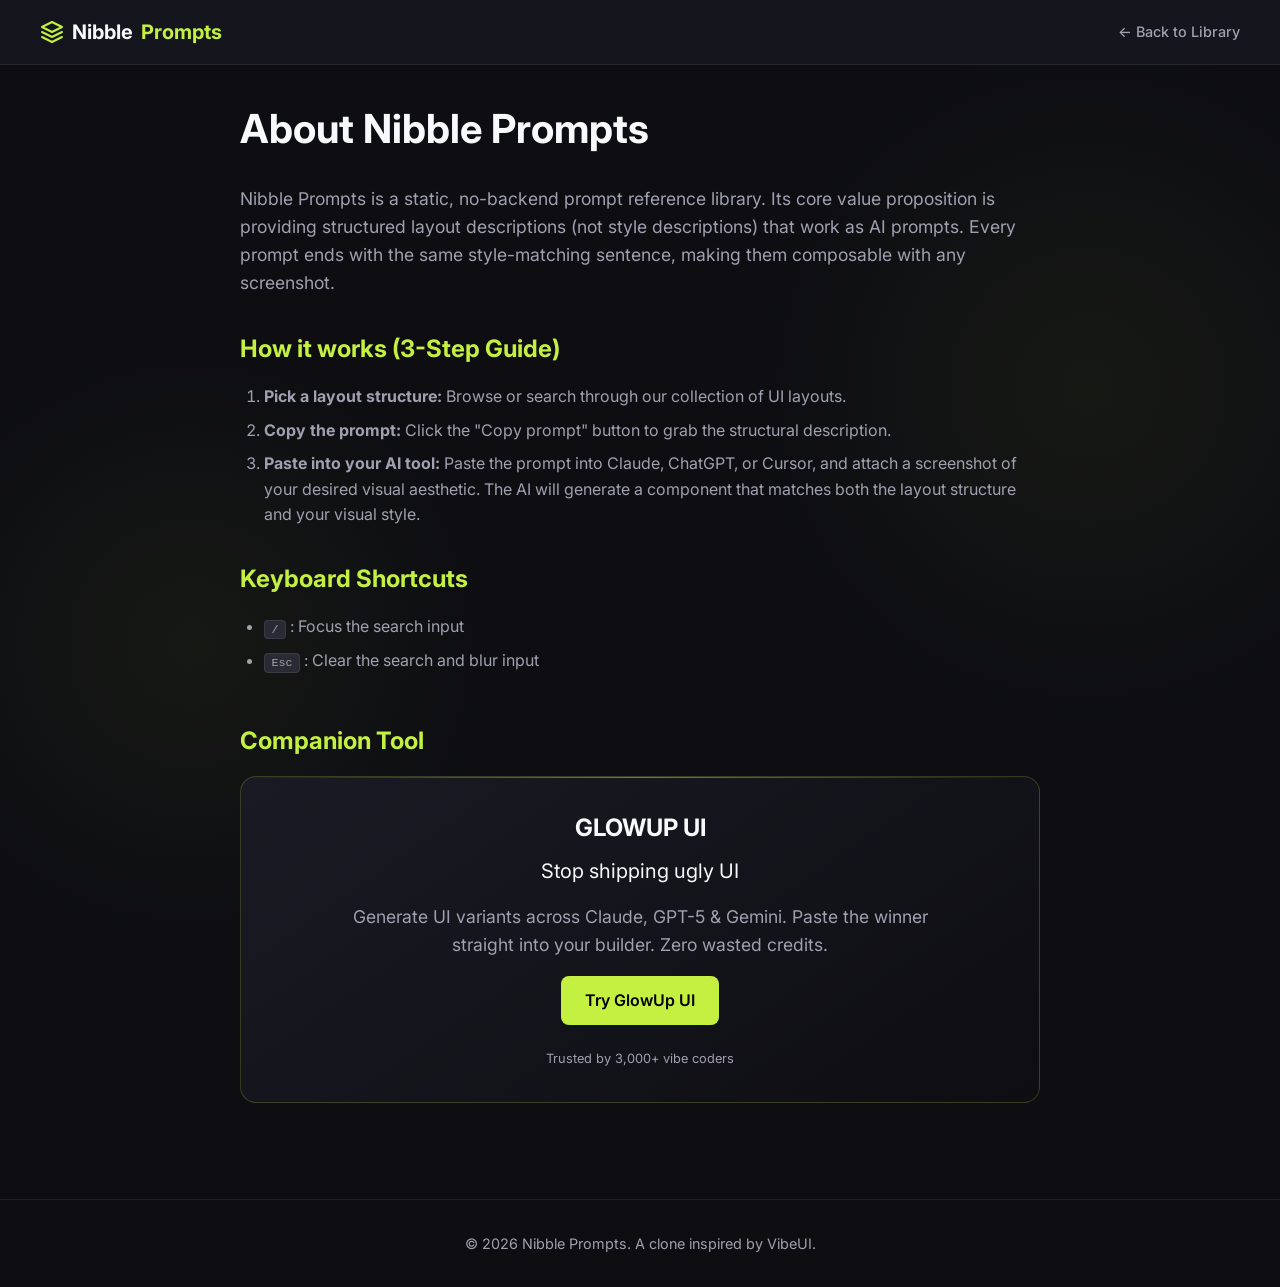
==== about.html @ 092c25c3 "Initial commit of Nibble Prompts static site" ====
<!DOCTYPE html>
<html lang="en">
<head>
    <meta charset="UTF-8">
    <meta name="viewport" content="width=device-width, initial-scale=1.0">
    <title>About Nibble Prompts</title>
    <meta name="description" content="Learn how to use Nibble Prompts with any AI tool. 3-step guide + keyboard shortcuts.">
    <link rel="stylesheet" href="style.css">
</head>
<body>
    <header>
        <div class="header-container">
            <a href="index.html" class="logo">
                <svg width="24" height="24" viewBox="0 0 24 24" fill="none" xmlns="http://www.w3.org/2000/svg">
                    <path d="M12 2L2 7L12 12L22 7L12 2Z" stroke="var(--accent-color)" stroke-width="2" stroke-linecap="round" stroke-linejoin="round"/>
                    <path d="M2 17L12 22L22 17" stroke="var(--accent-color)" stroke-width="2" stroke-linecap="round" stroke-linejoin="round"/>
                    <path d="M2 12L12 17L22 12" stroke="var(--accent-color)" stroke-width="2" stroke-linecap="round" stroke-linejoin="round"/>
                </svg>
                Nibble <span>Prompts</span>
            </a>
            
            <nav class="nav-links" style="margin-left: auto;">
                <a href="index.html">← Back to Library</a>
            </nav>
        </div>
    </header>

    <main>
        <section class="about-content">
            <h1>About Nibble Prompts</h1>
            <p>Nibble Prompts is a static, no-backend prompt reference library. Its core value proposition is providing structured layout descriptions (not style descriptions) that work as AI prompts. Every prompt ends with the same style-matching sentence, making them composable with any screenshot.</p>
            
            <h2>How it works (3-Step Guide)</h2>
            <ol>
                <li><strong>Pick a layout structure:</strong> Browse or search through our collection of UI layouts.</li>
                <li><strong>Copy the prompt:</strong> Click the "Copy prompt" button to grab the structural description.</li>
                <li><strong>Paste into your AI tool:</strong> Paste the prompt into Claude, ChatGPT, or Cursor, and attach a screenshot of your desired visual aesthetic. The AI will generate a component that matches both the layout structure and your visual style.</li>
            </ol>

            <h2>Keyboard Shortcuts</h2>
            <ul>
                <li><span class="kbd">/</span> : Focus the search input</li>
                <li><span class="kbd">Esc</span> : Clear the search and blur input</li>
            </ul>

            <h2 style="margin-top: 3rem;">Companion Tool</h2>
            <section class="ad-banner" style="margin-bottom: 0;">
                <div class="ad-logo">GLOWUP UI</div>
                <div class="ad-tagline">Stop shipping ugly UI</div>
                <p class="ad-desc">Generate UI variants across Claude, GPT-5 & Gemini. Paste the winner straight into your builder. Zero wasted credits.</p>
                <a href="https://glowupui.io" target="_blank" class="btn-try-glowup">Try GlowUp UI</a>
                <div class="trust-signal">Trusted by 3,000+ vibe coders</div>
            </section>
        </section>
    </main>

    <footer>
        <p>&copy; 2026 Nibble Prompts. A clone inspired by VibeUI.</p>
    </footer>
</body>
</html>
---- style.css ----
@import url('https://fonts.googleapis.com/css2?family=Inter:wght@300;400;500;600;700&display=swap');

:root {
  --bg-color: #0d0d12;
  --bg-secondary: #1a1a24;
  --bg-tertiary: #2a2a35;
  --text-primary: #f8f9fa;
  --text-secondary: #a0a0b0;
  --accent-color: #c4f042;
  --accent-hover: #b0d83b;
  --border-color: rgba(255, 255, 255, 0.08);
  --glass-bg: rgba(26, 26, 36, 0.7);
}

* {
  box-sizing: border-box;
  margin: 0;
  padding: 0;
}

body {
  font-family: 'Inter', sans-serif;
  background-color: var(--bg-color);
  color: var(--text-primary);
  line-height: 1.6;
  overflow-x: hidden;
  background-image: 
    radial-gradient(circle at 15% 50%, rgba(196, 240, 66, 0.05), transparent 25%),
    radial-gradient(circle at 85% 30%, rgba(196, 240, 66, 0.05), transparent 25%);
}

/* Header */
header {
  position: sticky;
  top: 0;
  z-index: 100;
  background: var(--glass-bg);
  backdrop-filter: blur(12px);
  -webkit-backdrop-filter: blur(12px);
  border-bottom: 1px solid var(--border-color);
  padding: 1rem 2rem;
}

.header-container {
  max-width: 1200px;
  margin: 0 auto;
  display: flex;
  justify-content: space-between;
  align-items: center;
  flex-wrap: wrap;
  gap: 1rem;
}

.logo {
  font-size: 1.25rem;
  font-weight: 700;
  color: var(--text-primary);
  text-decoration: none;
  display: flex;
  align-items: center;
  gap: 0.5rem;
}

.logo span {
  color: var(--accent-color);
}

.nav-links a {
  color: var(--text-secondary);
  text-decoration: none;
  font-weight: 500;
  font-size: 0.9rem;
  transition: color 0.2s ease;
}

.nav-links a:hover {
  color: var(--text-primary);
}

/* Category Tabs */
.category-tabs {
  display: flex;
  gap: 0.5rem;
  overflow-x: auto;
  padding-bottom: 0.5rem;
  scrollbar-width: none; /* Firefox */
  width: 100%;
}

.category-tabs::-webkit-scrollbar {
  display: none; /* Chrome, Safari */
}

.tab-btn {
  background: var(--bg-secondary);
  color: var(--text-secondary);
  border: 1px solid var(--border-color);
  padding: 0.5rem 1rem;
  border-radius: 9999px;
  font-family: inherit;
  font-size: 0.85rem;
  font-weight: 500;
  cursor: pointer;
  white-space: nowrap;
  transition: all 0.3s ease;
}

.tab-btn:hover {
  background: var(--bg-tertiary);
  color: var(--text-primary);
  transform: translateY(-1px);
}

.tab-btn.active {
  background: var(--accent-color);
  color: #000;
  border-color: var(--accent-color);
}

.count-badge {
  opacity: 0.7;
  font-size: 0.75rem;
  margin-left: 0.25rem;
}

/* Main Layout */
main {
  max-width: 1200px;
  margin: 0 auto;
  padding: 2rem;
}

/* Hero Section */
.hero {
  text-align: center;
  padding: 3rem 0 4rem;
}

.hero h1 {
  font-size: 3rem;
  font-weight: 700;
  margin-bottom: 1rem;
  background: linear-gradient(135deg, #fff 0%, #a0a0b0 100%);
  -webkit-background-clip: text;
  -webkit-text-fill-color: transparent;
  line-height: 1.2;
}

.hero p {
  color: var(--text-secondary);
  font-size: 1.1rem;
  max-width: 600px;
  margin: 0 auto 2rem;
}

/* Search Bar */
.search-container {
  position: relative;
  max-width: 500px;
  margin: 0 auto 3rem;
}

.search-input {
  width: 100%;
  background: var(--bg-secondary);
  border: 1px solid var(--border-color);
  color: var(--text-primary);
  padding: 0.8rem 1rem 0.8rem 2.5rem;
  border-radius: 0.5rem;
  font-family: inherit;
  font-size: 0.95rem;
  outline: none;
  transition: all 0.3s ease;
}

.search-input:focus {
  border-color: var(--accent-color);
  box-shadow: 0 0 0 2px rgba(196, 240, 66, 0.2);
}

.search-icon {
  position: absolute;
  left: 1rem;
  top: 50%;
  transform: translateY(-50%);
  color: var(--text-secondary);
  pointer-events: none;
}

.shortcut-hint {
  position: absolute;
  right: 1rem;
  top: 50%;
  transform: translateY(-50%);
  background: var(--bg-tertiary);
  color: var(--text-secondary);
  font-size: 0.7rem;
  padding: 0.2rem 0.4rem;
  border-radius: 0.25rem;
  border: 1px solid var(--border-color);
  pointer-events: none;
}

/* Ad Banner */
.ad-banner {
  background: linear-gradient(145deg, var(--bg-secondary) 0%, var(--bg-color) 100%);
  border: 1px solid rgba(196, 240, 66, 0.2);
  border-radius: 1rem;
  padding: 2rem;
  margin-bottom: 4rem;
  text-align: center;
  position: relative;
  overflow: hidden;
}

.ad-banner::before {
  content: '';
  position: absolute;
  top: 0;
  left: 0;
  right: 0;
  height: 1px;
  background: linear-gradient(90deg, transparent, var(--accent-color), transparent);
  opacity: 0.5;
}

.ad-logo {
  font-size: 1.5rem;
  font-weight: 700;
  margin-bottom: 0.5rem;
}

.ad-tagline {
  font-size: 1.25rem;
  color: var(--text-primary);
  margin-bottom: 1rem;
}

.ad-desc {
  color: var(--text-secondary);
  margin-bottom: 1.5rem;
  max-width: 600px;
  margin-inline: auto;
}

.btn-try-glowup {
  display: inline-block;
  background: var(--accent-color);
  color: #000;
  text-decoration: none;
  padding: 0.75rem 1.5rem;
  border-radius: 0.5rem;
  font-weight: 600;
  transition: all 0.3s ease;
}

.btn-try-glowup:hover {
  background: var(--accent-hover);
  transform: translateY(-2px);
  box-shadow: 0 4px 12px rgba(196, 240, 66, 0.3);
}

.trust-signal {
  margin-top: 1.5rem;
  font-size: 0.8rem;
  color: var(--text-secondary);
}

/* Prompts Grid */
.category-section {
  margin-bottom: 3rem;
}

.category-title {
  font-size: 1.5rem;
  font-weight: 600;
  margin-bottom: 1.5rem;
  padding-bottom: 0.5rem;
  border-bottom: 1px solid var(--border-color);
  display: flex;
  align-items: center;
  gap: 0.75rem;
}

.category-count {
  font-size: 0.9rem;
  background: var(--bg-tertiary);
  color: var(--text-secondary);
  padding: 0.2rem 0.6rem;
  border-radius: 9999px;
  font-weight: 500;
}

.prompts-grid {
  display: grid;
  grid-template-columns: repeat(auto-fill, minmax(320px, 1fr));
  gap: 1.5rem;
}

/* Prompt Card */
.prompt-card {
  background: var(--bg-secondary);
  border: 1px solid var(--border-color);
  border-radius: 0.75rem;
  padding: 1.5rem;
  transition: all 0.3s cubic-bezier(0.25, 0.8, 0.25, 1);
  display: flex;
  flex-direction: column;
  position: relative;
  overflow: hidden;
}

.prompt-card:hover {
  transform: translateY(-4px);
  border-color: rgba(196, 240, 66, 0.3);
  box-shadow: 0 10px 30px rgba(0,0,0,0.5);
}

.prompt-name {
  font-size: 1.1rem;
  font-weight: 600;
  margin-bottom: 0.5rem;
  color: var(--text-primary);
}

.prompt-desc {
  color: var(--text-secondary);
  font-size: 0.9rem;
  margin-bottom: 1.5rem;
  flex-grow: 1;
}

.prompt-actions {
  display: flex;
  gap: 0.75rem;
  flex-wrap: wrap;
}

.btn {
  padding: 0.5rem 1rem;
  border-radius: 0.375rem;
  font-size: 0.85rem;
  font-weight: 500;
  cursor: pointer;
  text-decoration: none;
  text-align: center;
  transition: all 0.2s ease;
  border: none;
  font-family: inherit;
}

.btn-copy {
  background: var(--bg-tertiary);
  color: var(--text-primary);
  flex: 1;
}

.btn-copy:hover {
  background: rgba(255, 255, 255, 0.1);
}

.btn-copy.copied {
  background: #10b981;
  color: #fff;
}

.btn-glowup {
  background: rgba(59, 130, 246, 0.1);
  color: #60a5fa;
  border: 1px solid rgba(59, 130, 246, 0.2);
  flex: 1;
}

.btn-glowup:hover {
  background: rgba(59, 130, 246, 0.2);
}

/* About Page Styles */
.about-content {
  max-width: 800px;
  margin: 0 auto;
}

.about-content h1 {
  font-size: 2.5rem;
  margin-bottom: 1.5rem;
}

.about-content h2 {
  font-size: 1.5rem;
  margin: 2rem 0 1rem;
  color: var(--accent-color);
}

.about-content p {
  color: var(--text-secondary);
  margin-bottom: 1rem;
  font-size: 1.1rem;
}

.about-content ul, .about-content ol {
  color: var(--text-secondary);
  margin-bottom: 1.5rem;
  padding-left: 1.5rem;
}

.about-content li {
  margin-bottom: 0.5rem;
}

.kbd {
  background: var(--bg-tertiary);
  border: 1px solid var(--border-color);
  padding: 0.1rem 0.4rem;
  border-radius: 0.25rem;
  font-family: monospace;
  font-size: 0.9em;
}

/* Footer */
footer {
  border-top: 1px solid var(--border-color);
  padding: 2rem;
  text-align: center;
  color: var(--text-secondary);
  font-size: 0.9rem;
  margin-top: 4rem;
}

/* Responsive */
@media (max-width: 768px) {
  .hero h1 {
    font-size: 2rem;
  }
  .prompt-actions {
    flex-direction: column;
  }
  .header-container {
    flex-direction: column;
    align-items: flex-start;
  }
}
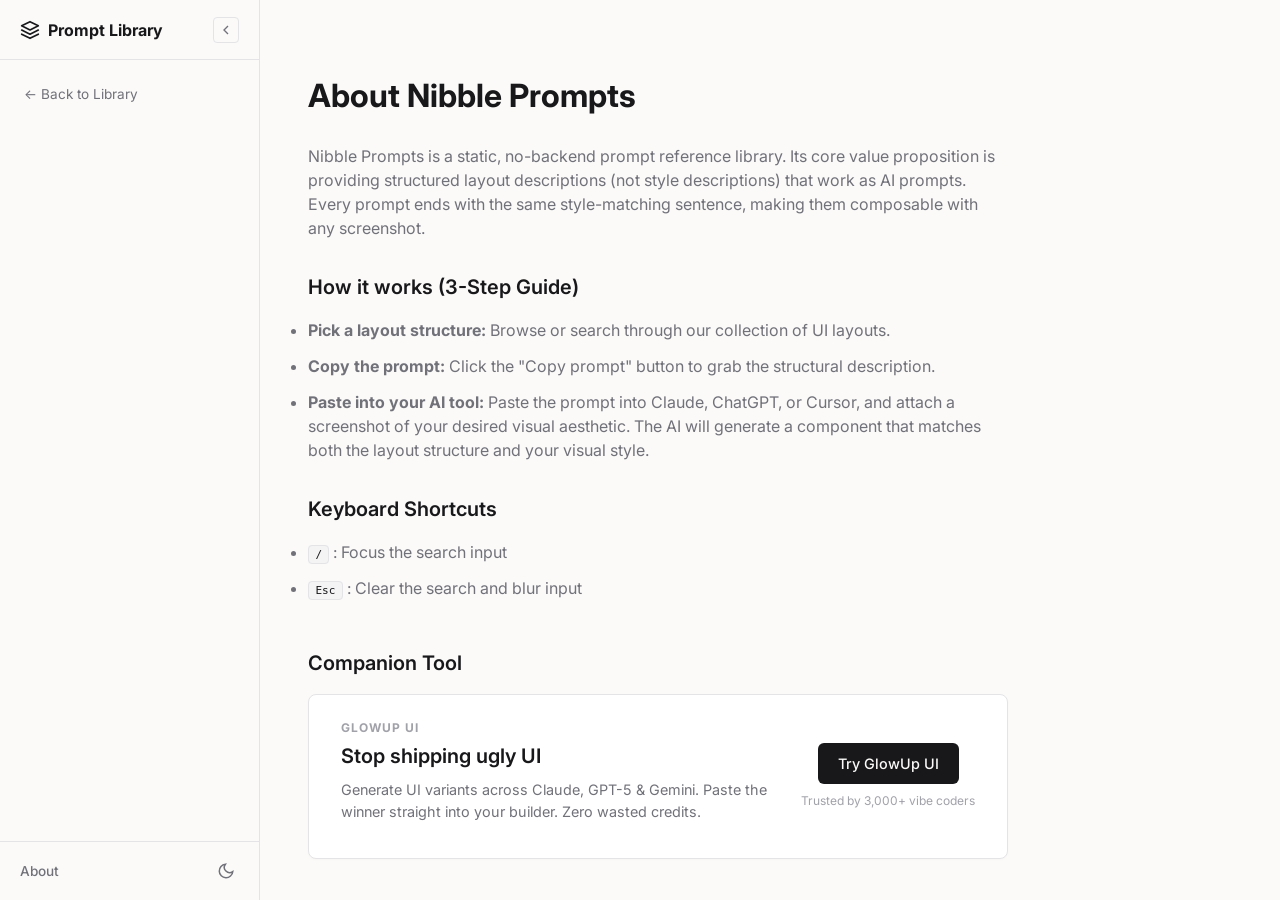
==== commit 4a159462: "Update layout: Add sidebar, wireframe previews, and light/dark theme toggle" ====
--- a/about.html
+++ b/about.html
@@ -8,54 +8,91 @@
     <link rel="stylesheet" href="style.css">
 </head>
 <body>
-    <header>
-        <div class="header-container">
-            <a href="index.html" class="logo">
-                <svg width="24" height="24" viewBox="0 0 24 24" fill="none" xmlns="http://www.w3.org/2000/svg">
-                    <path d="M12 2L2 7L12 12L22 7L12 2Z" stroke="var(--accent-color)" stroke-width="2" stroke-linecap="round" stroke-linejoin="round"/>
-                    <path d="M2 17L12 22L22 17" stroke="var(--accent-color)" stroke-width="2" stroke-linecap="round" stroke-linejoin="round"/>
-                    <path d="M2 12L12 17L22 12" stroke="var(--accent-color)" stroke-width="2" stroke-linecap="round" stroke-linejoin="round"/>
-                </svg>
-                Nibble <span>Prompts</span>
-            </a>
-            
-            <nav class="nav-links" style="margin-left: auto;">
-                <a href="index.html">← Back to Library</a>
-            </nav>
-        </div>
-    </header>
+    <div class="app-layout">
+        <!-- Sidebar -->
+        <aside class="sidebar" id="sidebar">
+            <div class="sidebar-header">
+                <a href="index.html" class="logo">
+                    <svg width="20" height="20" viewBox="0 0 24 24" fill="none" xmlns="http://www.w3.org/2000/svg">
+                        <path d="M12 2L2 7L12 12L22 7L12 2Z" stroke="var(--accent-color)" stroke-width="2" stroke-linecap="round" stroke-linejoin="round"/>
+                        <path d="M2 17L12 22L22 17" stroke="var(--accent-color)" stroke-width="2" stroke-linecap="round" stroke-linejoin="round"/>
+                        <path d="M2 12L12 17L22 12" stroke="var(--accent-color)" stroke-width="2" stroke-linecap="round" stroke-linejoin="round"/>
+                    </svg>
+                    <span class="logo-text">Prompt Library</span>
+                </a>
+                <button class="toggle-sidebar" id="toggle-sidebar" title="Toggle Sidebar">
+                    <svg width="16" height="16" viewBox="0 0 24 24" fill="none" stroke="currentColor" stroke-width="2"><path d="M15 18l-6-6 6-6"/></svg>
+                </button>
+            </div>
 
-    <main>
-        <section class="about-content">
-            <h1>About Nibble Prompts</h1>
-            <p>Nibble Prompts is a static, no-backend prompt reference library. Its core value proposition is providing structured layout descriptions (not style descriptions) that work as AI prompts. Every prompt ends with the same style-matching sentence, making them composable with any screenshot.</p>
-            
-            <h2>How it works (3-Step Guide)</h2>
-            <ol>
-                <li><strong>Pick a layout structure:</strong> Browse or search through our collection of UI layouts.</li>
-                <li><strong>Copy the prompt:</strong> Click the "Copy prompt" button to grab the structural description.</li>
-                <li><strong>Paste into your AI tool:</strong> Paste the prompt into Claude, ChatGPT, or Cursor, and attach a screenshot of your desired visual aesthetic. The AI will generate a component that matches both the layout structure and your visual style.</li>
-            </ol>
+            <div class="category-list" style="margin-top: 1rem;">
+                <a href="index.html" class="cat-btn" style="text-decoration: none;">
+                    <span class="cat-name">← Back to Library</span>
+                </a>
+            </div>
 
-            <h2>Keyboard Shortcuts</h2>
-            <ul>
-                <li><span class="kbd">/</span> : Focus the search input</li>
-                <li><span class="kbd">Esc</span> : Clear the search and blur input</li>
-            </ul>
+            <div class="sidebar-footer">
+                <a href="about.html" class="sidebar-link">About</a>
+                <button class="theme-toggle" id="theme-toggle" title="Toggle Theme">
+                    <svg width="18" height="18" viewBox="0 0 24 24" fill="none" stroke="currentColor" stroke-width="2"><path d="M21 12.79A9 9 0 1 1 11.21 3 7 7 0 0 0 21 12.79z"></path></svg>
+                </button>
+            </div>
+        </aside>
 
-            <h2 style="margin-top: 3rem;">Companion Tool</h2>
-            <section class="ad-banner" style="margin-bottom: 0;">
-                <div class="ad-logo">GLOWUP UI</div>
-                <div class="ad-tagline">Stop shipping ugly UI</div>
-                <p class="ad-desc">Generate UI variants across Claude, GPT-5 & Gemini. Paste the winner straight into your builder. Zero wasted credits.</p>
-                <a href="https://glowupui.io" target="_blank" class="btn-try-glowup">Try GlowUp UI</a>
-                <div class="trust-signal">Trusted by 3,000+ vibe coders</div>
-            </section>
-        </section>
-    </main>
+        <!-- Main Content -->
+        <main class="main-content">
+            <div class="about-container">
+                <h1>About Nibble Prompts</h1>
+                <p>Nibble Prompts is a static, no-backend prompt reference library. Its core value proposition is providing structured layout descriptions (not style descriptions) that work as AI prompts. Every prompt ends with the same style-matching sentence, making them composable with any screenshot.</p>
+                
+                <h2>How it works (3-Step Guide)</h2>
+                <ul>
+                    <li><strong>Pick a layout structure:</strong> Browse or search through our collection of UI layouts.</li>
+                    <li><strong>Copy the prompt:</strong> Click the "Copy prompt" button to grab the structural description.</li>
+                    <li><strong>Paste into your AI tool:</strong> Paste the prompt into Claude, ChatGPT, or Cursor, and attach a screenshot of your desired visual aesthetic. The AI will generate a component that matches both the layout structure and your visual style.</li>
+                </ul>
 
-    <footer>
-        <p>&copy; 2026 Nibble Prompts. A clone inspired by VibeUI.</p>
-    </footer>
+                <h2>Keyboard Shortcuts</h2>
+                <ul>
+                    <li><span class="kbd">/</span> : Focus the search input</li>
+                    <li><span class="kbd">Esc</span> : Clear the search and blur input</li>
+                </ul>
+
+                <h2 style="margin-top: 3rem;">Companion Tool</h2>
+                <section class="ad-banner" style="margin-bottom: 0;">
+                    <div class="ad-content-wrapper">
+                        <div class="ad-logo">GLOWUP UI</div>
+                        <div class="ad-tagline">Stop shipping ugly UI</div>
+                        <p class="ad-desc">Generate UI variants across Claude, GPT-5 & Gemini. Paste the winner straight into your builder. Zero wasted credits.</p>
+                    </div>
+                    <div class="ad-action-wrapper">
+                        <a href="https://glowupui.io" target="_blank" class="btn-try-glowup">Try GlowUp UI</a>
+                        <div class="trust-signal">Trusted by 3,000+ vibe coders</div>
+                    </div>
+                </section>
+            </div>
+        </main>
+    </div>
+    
+    <script>
+      // Simple theme toggle logic for about page
+      const currentTheme = localStorage.getItem('theme') || 'light';
+      document.documentElement.setAttribute('data-theme', currentTheme);
+      
+      document.getElementById('theme-toggle').addEventListener('click', () => {
+        const current = document.documentElement.getAttribute('data-theme');
+        const next = current === 'dark' ? 'light' : 'dark';
+        document.documentElement.setAttribute('data-theme', next);
+        localStorage.setItem('theme', next);
+      });
+
+      document.getElementById('toggle-sidebar').addEventListener('click', () => {
+        if (window.innerWidth <= 768) {
+          document.getElementById('sidebar').classList.toggle('mobile-open');
+        } else {
+          document.getElementById('sidebar').classList.toggle('collapsed');
+        }
+      });
+    </script>
 </body>
 </html>
--- a/style.css
+++ b/style.css
@@ -1,15 +1,55 @@
 @import url('https://fonts.googleapis.com/css2?family=Inter:wght@300;400;500;600;700&display=swap');
 
 :root {
+  /* Light Theme (VibeUI Default) */
+  --bg-color: #fbfaf9;
+  --bg-secondary: #ffffff;
+  --bg-tertiary: #f4f4f5;
+  --text-primary: #18181b;
+  --text-secondary: #71717a;
+  --text-muted: #a1a1aa;
+  --accent-color: #18181b;
+  --accent-hover: #27272a;
+  --accent-light: #e4e4e7;
+  --border-color: #e4e4e7;
+  --btn-bg: #f4f4f5;
+  --btn-hover: #e4e4e7;
+  --glowup-bg: #fde6d5;
+  --glowup-hover: #fbdec5;
+  --glowup-text: #18181b;
+  
+  /* Wireframe Colors */
+  --wf-bg: #eaeaea;
+  --wf-element: #71717a;
+  --wf-accent: #86efac;
+  --wf-card: #ffffff;
+  --wf-border: #e4e4e7;
+  
+  --sidebar-width: 260px;
+}
+
+[data-theme="dark"] {
   --bg-color: #0d0d12;
-  --bg-secondary: #1a1a24;
+  --bg-secondary: #16161f;
   --bg-tertiary: #2a2a35;
   --text-primary: #f8f9fa;
   --text-secondary: #a0a0b0;
+  --text-muted: #71717a;
   --accent-color: #c4f042;
   --accent-hover: #b0d83b;
+  --accent-light: #2a2a35;
   --border-color: rgba(255, 255, 255, 0.08);
-  --glass-bg: rgba(26, 26, 36, 0.7);
+  --btn-bg: #2a2a35;
+  --btn-hover: #3f3f4e;
+  --glowup-bg: rgba(249, 115, 22, 0.15);
+  --glowup-hover: rgba(249, 115, 22, 0.25);
+  --glowup-text: #fb923c;
+  
+  --wf-bg: #1a1a24;
+  --wf-element: #52525b;
+  --wf-accent: #c4f042;
+  --wf-card: #22222d;
+  --wf-border: rgba(255, 255, 255, 0.08);
 }
 
 * {
@@ -22,421 +62,518 @@
   font-family: 'Inter', sans-serif;
   background-color: var(--bg-color);
   color: var(--text-primary);
-  line-height: 1.6;
-  overflow-x: hidden;
-  background-image: 
-    radial-gradient(circle at 15% 50%, rgba(196, 240, 66, 0.05), transparent 25%),
-    radial-gradient(circle at 85% 30%, rgba(196, 240, 66, 0.05), transparent 25%);
-}
-
-/* Header */
-header {
-  position: sticky;
-  top: 0;
-  z-index: 100;
-  background: var(--glass-bg);
-  backdrop-filter: blur(12px);
-  -webkit-backdrop-filter: blur(12px);
+  line-height: 1.5;
+  height: 100vh;
+  overflow: hidden;
+  transition: background-color 0.3s ease, color 0.3s ease;
+}
+
+.app-layout {
+  display: flex;
+  height: 100%;
+  width: 100%;
+}
+
+/* Sidebar */
+.sidebar {
+  width: var(--sidebar-width);
+  background: var(--bg-color);
+  border-right: 1px solid var(--border-color);
+  display: flex;
+  flex-direction: column;
+  flex-shrink: 0;
+  height: 100%;
+  transition: all 0.3s ease;
+}
+
+.sidebar.collapsed {
+  width: 60px;
+}
+
+.sidebar.collapsed .logo-text,
+.sidebar.collapsed .search-wrapper input,
+.sidebar.collapsed .shortcut-hint,
+.sidebar.collapsed .cat-name,
+.sidebar.collapsed .count-badge,
+.sidebar.collapsed .sidebar-link {
+  display: none;
+}
+
+.sidebar.collapsed .sidebar-header {
+  justify-content: center;
+}
+
+.sidebar.collapsed .toggle-sidebar {
+  transform: rotate(180deg);
+  margin-left: 0;
+}
+
+.sidebar.collapsed .search-wrapper {
+  padding: 0.5rem;
+  justify-content: center;
+}
+
+.sidebar.collapsed .search-icon {
+  position: static;
+  transform: none;
+}
+
+.sidebar-header {
+  padding: 1rem 1.25rem;
+  display: flex;
+  justify-content: space-between;
+  align-items: center;
   border-bottom: 1px solid var(--border-color);
-  padding: 1rem 2rem;
-}
-
-.header-container {
-  max-width: 1200px;
-  margin: 0 auto;
+  height: 60px;
+}
+
+.logo {
+  display: flex;
+  align-items: center;
+  gap: 0.5rem;
+  text-decoration: none;
+  font-weight: 700;
+  color: var(--text-primary);
+  font-size: 1rem;
+}
+
+.logo svg {
+  flex-shrink: 0;
+}
+
+.toggle-sidebar {
+  background: none;
+  border: 1px solid var(--border-color);
+  border-radius: 4px;
+  color: var(--text-secondary);
+  cursor: pointer;
+  display: flex;
+  align-items: center;
+  justify-content: center;
+  padding: 0.25rem;
+  transition: all 0.2s;
+}
+
+.toggle-sidebar:hover {
+  background: var(--bg-tertiary);
+  color: var(--text-primary);
+}
+
+.sidebar-search {
+  padding: 1rem 1.25rem;
+}
+
+.search-wrapper {
+  position: relative;
+  display: flex;
+  align-items: center;
+}
+
+.search-wrapper input {
+  width: 100%;
+  background: var(--bg-secondary);
+  border: 1px solid var(--border-color);
+  padding: 0.5rem 2rem;
+  border-radius: 6px;
+  font-size: 0.85rem;
+  color: var(--text-primary);
+  outline: none;
+  transition: border-color 0.2s;
+}
+
+.search-wrapper input:focus {
+  border-color: var(--text-secondary);
+}
+
+.search-icon {
+  position: absolute;
+  left: 0.6rem;
+  color: var(--text-muted);
+  pointer-events: none;
+}
+
+.shortcut-hint {
+  position: absolute;
+  right: 0.4rem;
+  font-size: 0.7rem;
+  background: var(--bg-tertiary);
+  border: 1px solid var(--border-color);
+  padding: 0.1rem 0.3rem;
+  border-radius: 4px;
+  color: var(--text-muted);
+}
+
+.category-list {
+  flex-grow: 1;
+  overflow-y: auto;
+  padding: 0 0.75rem;
+  display: flex;
+  flex-direction: column;
+  gap: 0.15rem;
+  scrollbar-width: thin;
+}
+
+.cat-btn {
   display: flex;
   justify-content: space-between;
   align-items: center;
-  flex-wrap: wrap;
-  gap: 1rem;
-}
-
-.logo {
-  font-size: 1.25rem;
-  font-weight: 700;
-  color: var(--text-primary);
+  width: 100%;
+  padding: 0.5rem 0.75rem;
+  background: transparent;
+  border: none;
+  border-radius: 6px;
+  color: var(--text-secondary);
+  font-size: 0.85rem;
+  cursor: pointer;
+  text-align: left;
+  transition: all 0.2s;
+  font-family: inherit;
+}
+
+.cat-btn:hover {
+  background: var(--bg-tertiary);
+  color: var(--text-primary);
+}
+
+.cat-btn.active {
+  background: var(--accent-color);
+  color: var(--bg-color);
+  font-weight: 500;
+}
+
+[data-theme="dark"] .cat-btn.active {
+  color: #000;
+}
+
+.count-badge {
+  font-size: 0.75rem;
+  opacity: 0.8;
+}
+
+.sidebar-footer {
+  padding: 1rem 1.25rem;
+  border-top: 1px solid var(--border-color);
+  display: flex;
+  justify-content: space-between;
+  align-items: center;
+}
+
+.sidebar-link {
+  color: var(--text-secondary);
   text-decoration: none;
-  display: flex;
-  align-items: center;
-  gap: 0.5rem;
-}
-
-.logo span {
-  color: var(--accent-color);
-}
-
-.nav-links a {
-  color: var(--text-secondary);
-  text-decoration: none;
-  font-weight: 500;
-  font-size: 0.9rem;
-  transition: color 0.2s ease;
-}
-
-.nav-links a:hover {
-  color: var(--text-primary);
-}
-
-/* Category Tabs */
-.category-tabs {
-  display: flex;
-  gap: 0.5rem;
-  overflow-x: auto;
-  padding-bottom: 0.5rem;
-  scrollbar-width: none; /* Firefox */
-  width: 100%;
-}
-
-.category-tabs::-webkit-scrollbar {
-  display: none; /* Chrome, Safari */
-}
-
-.tab-btn {
-  background: var(--bg-secondary);
-  color: var(--text-secondary);
-  border: 1px solid var(--border-color);
-  padding: 0.5rem 1rem;
-  border-radius: 9999px;
-  font-family: inherit;
   font-size: 0.85rem;
   font-weight: 500;
+}
+
+.sidebar-link:hover {
+  color: var(--text-primary);
+}
+
+.theme-toggle {
+  background: none;
+  border: none;
+  color: var(--text-secondary);
   cursor: pointer;
-  white-space: nowrap;
-  transition: all 0.3s ease;
-}
-
-.tab-btn:hover {
+  display: flex;
+  align-items: center;
+  justify-content: center;
+  padding: 0.25rem;
+  border-radius: 4px;
+}
+
+.theme-toggle:hover {
+  color: var(--text-primary);
   background: var(--bg-tertiary);
-  color: var(--text-primary);
-  transform: translateY(-1px);
-}
-
-.tab-btn.active {
-  background: var(--accent-color);
-  color: #000;
-  border-color: var(--accent-color);
-}
-
-.count-badge {
-  opacity: 0.7;
-  font-size: 0.75rem;
-  margin-left: 0.25rem;
-}
-
-/* Main Layout */
-main {
-  max-width: 1200px;
-  margin: 0 auto;
-  padding: 2rem;
-}
-
-/* Hero Section */
-.hero {
-  text-align: center;
-  padding: 3rem 0 4rem;
-}
-
-.hero h1 {
-  font-size: 3rem;
-  font-weight: 700;
-  margin-bottom: 1rem;
-  background: linear-gradient(135deg, #fff 0%, #a0a0b0 100%);
-  -webkit-background-clip: text;
-  -webkit-text-fill-color: transparent;
-  line-height: 1.2;
-}
-
-.hero p {
-  color: var(--text-secondary);
-  font-size: 1.1rem;
-  max-width: 600px;
-  margin: 0 auto 2rem;
-}
-
-/* Search Bar */
-.search-container {
-  position: relative;
-  max-width: 500px;
-  margin: 0 auto 3rem;
-}
-
-.search-input {
-  width: 100%;
-  background: var(--bg-secondary);
-  border: 1px solid var(--border-color);
-  color: var(--text-primary);
-  padding: 0.8rem 1rem 0.8rem 2.5rem;
-  border-radius: 0.5rem;
-  font-family: inherit;
-  font-size: 0.95rem;
-  outline: none;
-  transition: all 0.3s ease;
-}
-
-.search-input:focus {
-  border-color: var(--accent-color);
-  box-shadow: 0 0 0 2px rgba(196, 240, 66, 0.2);
-}
-
-.search-icon {
-  position: absolute;
-  left: 1rem;
-  top: 50%;
-  transform: translateY(-50%);
-  color: var(--text-secondary);
-  pointer-events: none;
-}
-
-.shortcut-hint {
-  position: absolute;
-  right: 1rem;
-  top: 50%;
-  transform: translateY(-50%);
-  background: var(--bg-tertiary);
-  color: var(--text-secondary);
-  font-size: 0.7rem;
-  padding: 0.2rem 0.4rem;
-  border-radius: 0.25rem;
-  border: 1px solid var(--border-color);
-  pointer-events: none;
+}
+
+/* Main Content */
+.main-content {
+  flex-grow: 1;
+  overflow-y: auto;
+  padding: 2.5rem 3rem;
+  background: var(--bg-color);
+}
+
+.main-header {
+  margin-bottom: 2rem;
+}
+
+.main-header h1 {
+  font-size: 1.5rem;
+  font-weight: 600;
+  margin-bottom: 0.25rem;
+}
+
+.main-header p {
+  color: var(--text-secondary);
+  font-size: 0.9rem;
 }
 
 /* Ad Banner */
 .ad-banner {
-  background: linear-gradient(145deg, var(--bg-secondary) 0%, var(--bg-color) 100%);
-  border: 1px solid rgba(196, 240, 66, 0.2);
-  border-radius: 1rem;
-  padding: 2rem;
-  margin-bottom: 4rem;
-  text-align: center;
-  position: relative;
-  overflow: hidden;
-}
-
-.ad-banner::before {
-  content: '';
-  position: absolute;
-  top: 0;
-  left: 0;
-  right: 0;
-  height: 1px;
-  background: linear-gradient(90deg, transparent, var(--accent-color), transparent);
-  opacity: 0.5;
+  background: var(--bg-secondary);
+  border: 1px solid var(--border-color);
+  border-radius: 8px;
+  padding: 1.5rem 2rem;
+  margin-bottom: 3rem;
+  display: flex;
+  justify-content: space-between;
+  align-items: center;
+  box-shadow: 0 1px 3px rgba(0,0,0,0.02);
+}
+
+.ad-content-wrapper {
+  max-width: 600px;
 }
 
 .ad-logo {
-  font-size: 1.5rem;
+  font-size: 0.75rem;
   font-weight: 700;
-  margin-bottom: 0.5rem;
+  letter-spacing: 1px;
+  margin-bottom: 0.25rem;
+  color: var(--text-muted);
 }
 
 .ad-tagline {
   font-size: 1.25rem;
-  color: var(--text-primary);
-  margin-bottom: 1rem;
+  font-weight: 600;
+  margin-bottom: 0.5rem;
 }
 
 .ad-desc {
-  color: var(--text-secondary);
-  margin-bottom: 1.5rem;
-  max-width: 600px;
-  margin-inline: auto;
+  font-size: 0.9rem;
+  color: var(--text-secondary);
+}
+
+.ad-action-wrapper {
+  text-align: center;
+  flex-shrink: 0;
 }
 
 .btn-try-glowup {
   display: inline-block;
   background: var(--accent-color);
+  color: var(--bg-color);
+  text-decoration: none;
+  padding: 0.6rem 1.25rem;
+  border-radius: 6px;
+  font-weight: 500;
+  font-size: 0.9rem;
+  transition: all 0.2s;
+  margin-bottom: 0.5rem;
+}
+
+[data-theme="dark"] .btn-try-glowup {
   color: #000;
-  text-decoration: none;
-  padding: 0.75rem 1.5rem;
-  border-radius: 0.5rem;
-  font-weight: 600;
-  transition: all 0.3s ease;
 }
 
 .btn-try-glowup:hover {
   background: var(--accent-hover);
-  transform: translateY(-2px);
-  box-shadow: 0 4px 12px rgba(196, 240, 66, 0.3);
 }
 
 .trust-signal {
-  margin-top: 1.5rem;
-  font-size: 0.8rem;
-  color: var(--text-secondary);
-}
-
-/* Prompts Grid */
+  font-size: 0.75rem;
+  color: var(--text-muted);
+}
+
+/* Prompt Grid */
 .category-section {
-  margin-bottom: 3rem;
+  margin-bottom: 3.5rem;
 }
 
 .category-title {
-  font-size: 1.5rem;
+  font-size: 1.25rem;
   font-weight: 600;
   margin-bottom: 1.5rem;
   padding-bottom: 0.5rem;
   border-bottom: 1px solid var(--border-color);
-  display: flex;
-  align-items: center;
-  gap: 0.75rem;
-}
-
-.category-count {
-  font-size: 0.9rem;
-  background: var(--bg-tertiary);
-  color: var(--text-secondary);
-  padding: 0.2rem 0.6rem;
-  border-radius: 9999px;
-  font-weight: 500;
 }
 
 .prompts-grid {
   display: grid;
-  grid-template-columns: repeat(auto-fill, minmax(320px, 1fr));
+  grid-template-columns: repeat(auto-fill, minmax(300px, 1fr));
   gap: 1.5rem;
 }
 
 /* Prompt Card */
 .prompt-card {
+  background: var(--bg-color);
+  border: 1px solid var(--border-color);
+  border-radius: 8px;
+  padding: 1.25rem;
+  display: flex;
+  flex-direction: column;
+  transition: transform 0.2s, box-shadow 0.2s;
+}
+
+.prompt-card:hover {
+  box-shadow: 0 4px 12px rgba(0,0,0,0.05);
+}
+
+/* Wireframe Previews */
+.wf-container {
+  width: 100%;
+  aspect-ratio: 1.6;
   background: var(--bg-secondary);
-  border: 1px solid var(--border-color);
-  border-radius: 0.75rem;
-  padding: 1.5rem;
-  transition: all 0.3s cubic-bezier(0.25, 0.8, 0.25, 1);
-  display: flex;
-  flex-direction: column;
+  border: 1px solid var(--wf-border);
+  border-radius: 6px;
+  margin-bottom: 1.25rem;
+  padding: 1rem;
+  display: flex;
+  align-items: center;
+  justify-content: center;
   position: relative;
   overflow: hidden;
 }
 
-.prompt-card:hover {
-  transform: translateY(-4px);
-  border-color: rgba(196, 240, 66, 0.3);
-  box-shadow: 0 10px 30px rgba(0,0,0,0.5);
+.wf-layout {
+  width: 100%;
+  height: 100%;
+  display: flex;
+}
+
+.wf-box {
+  background: var(--wf-bg);
+  border-radius: 4px;
+}
+
+.wf-line {
+  background: var(--wf-element);
+  border-radius: 4px;
+  height: 6px;
+}
+
+.wf-accent {
+  background: var(--wf-accent);
+  border-radius: 4px;
+  height: 6px;
 }
 
 .prompt-name {
-  font-size: 1.1rem;
+  font-size: 1rem;
   font-weight: 600;
-  margin-bottom: 0.5rem;
+  margin-bottom: 0.4rem;
   color: var(--text-primary);
 }
 
 .prompt-desc {
-  color: var(--text-secondary);
-  font-size: 0.9rem;
+  font-size: 0.85rem;
+  color: var(--text-secondary);
   margin-bottom: 1.5rem;
   flex-grow: 1;
 }
 
 .prompt-actions {
   display: flex;
-  gap: 0.75rem;
-  flex-wrap: wrap;
+  flex-direction: column;
+  gap: 0.5rem;
 }
 
 .btn {
-  padding: 0.5rem 1rem;
-  border-radius: 0.375rem;
+  width: 100%;
+  padding: 0.6rem;
+  border-radius: 6px;
   font-size: 0.85rem;
   font-weight: 500;
   cursor: pointer;
   text-decoration: none;
   text-align: center;
   transition: all 0.2s ease;
-  border: none;
+  border: 1px solid var(--border-color);
   font-family: inherit;
+  display: flex;
+  align-items: center;
+  justify-content: center;
+  gap: 0.4rem;
 }
 
 .btn-copy {
-  background: var(--bg-tertiary);
-  color: var(--text-primary);
-  flex: 1;
+  background: var(--bg-secondary);
+  color: var(--text-primary);
 }
 
 .btn-copy:hover {
-  background: rgba(255, 255, 255, 0.1);
+  background: var(--btn-hover);
 }
 
 .btn-copy.copied {
-  background: #10b981;
-  color: #fff;
+  border-color: #10b981;
+  color: #10b981;
 }
 
 .btn-glowup {
-  background: rgba(59, 130, 246, 0.1);
-  color: #60a5fa;
-  border: 1px solid rgba(59, 130, 246, 0.2);
-  flex: 1;
+  background: var(--glowup-bg);
+  color: var(--glowup-text);
+  border-color: transparent;
 }
 
 .btn-glowup:hover {
-  background: rgba(59, 130, 246, 0.2);
-}
-
-/* About Page Styles */
-.about-content {
-  max-width: 800px;
-  margin: 0 auto;
-}
-
-.about-content h1 {
-  font-size: 2.5rem;
+  background: var(--glowup-hover);
+}
+
+/* About Page Specific */
+.about-container {
+  max-width: 700px;
+  padding: 2rem 0;
+}
+
+.about-container h1 {
+  font-size: 2rem;
   margin-bottom: 1.5rem;
 }
 
-.about-content h2 {
-  font-size: 1.5rem;
+.about-container h2 {
+  font-size: 1.25rem;
   margin: 2rem 0 1rem;
-  color: var(--accent-color);
-}
-
-.about-content p {
-  color: var(--text-secondary);
-  margin-bottom: 1rem;
-  font-size: 1.1rem;
-}
-
-.about-content ul, .about-content ol {
-  color: var(--text-secondary);
-  margin-bottom: 1.5rem;
-  padding-left: 1.5rem;
-}
-
-.about-content li {
-  margin-bottom: 0.5rem;
+  font-weight: 600;
+}
+
+.about-container p, .about-container li {
+  color: var(--text-secondary);
+  margin-bottom: 0.75rem;
 }
 
 .kbd {
   background: var(--bg-tertiary);
   border: 1px solid var(--border-color);
   padding: 0.1rem 0.4rem;
-  border-radius: 0.25rem;
+  border-radius: 4px;
   font-family: monospace;
-  font-size: 0.9em;
-}
-
-/* Footer */
-footer {
-  border-top: 1px solid var(--border-color);
-  padding: 2rem;
-  text-align: center;
-  color: var(--text-secondary);
-  font-size: 0.9rem;
-  margin-top: 4rem;
+  font-size: 0.85em;
+  color: var(--text-primary);
 }
 
 /* Responsive */
+@media (max-width: 900px) {
+  .ad-banner {
+    flex-direction: column;
+    text-align: center;
+    gap: 1.5rem;
+  }
+}
+
 @media (max-width: 768px) {
-  .hero h1 {
-    font-size: 2rem;
-  }
-  .prompt-actions {
+  .app-layout {
     flex-direction: column;
   }
-  .header-container {
-    flex-direction: column;
-    align-items: flex-start;
+  
+  .sidebar {
+    width: 100%;
+    height: auto;
+    border-right: none;
+    border-bottom: 1px solid var(--border-color);
   }
-}
+  
+  .sidebar-search, .category-list {
+    display: none;
+  }
+  
+  .sidebar.mobile-open .sidebar-search,
+  .sidebar.mobile-open .category-list {
+    display: flex;
+  }
+
+  .main-content {
+    padding: 1.5rem;
+  }
+}
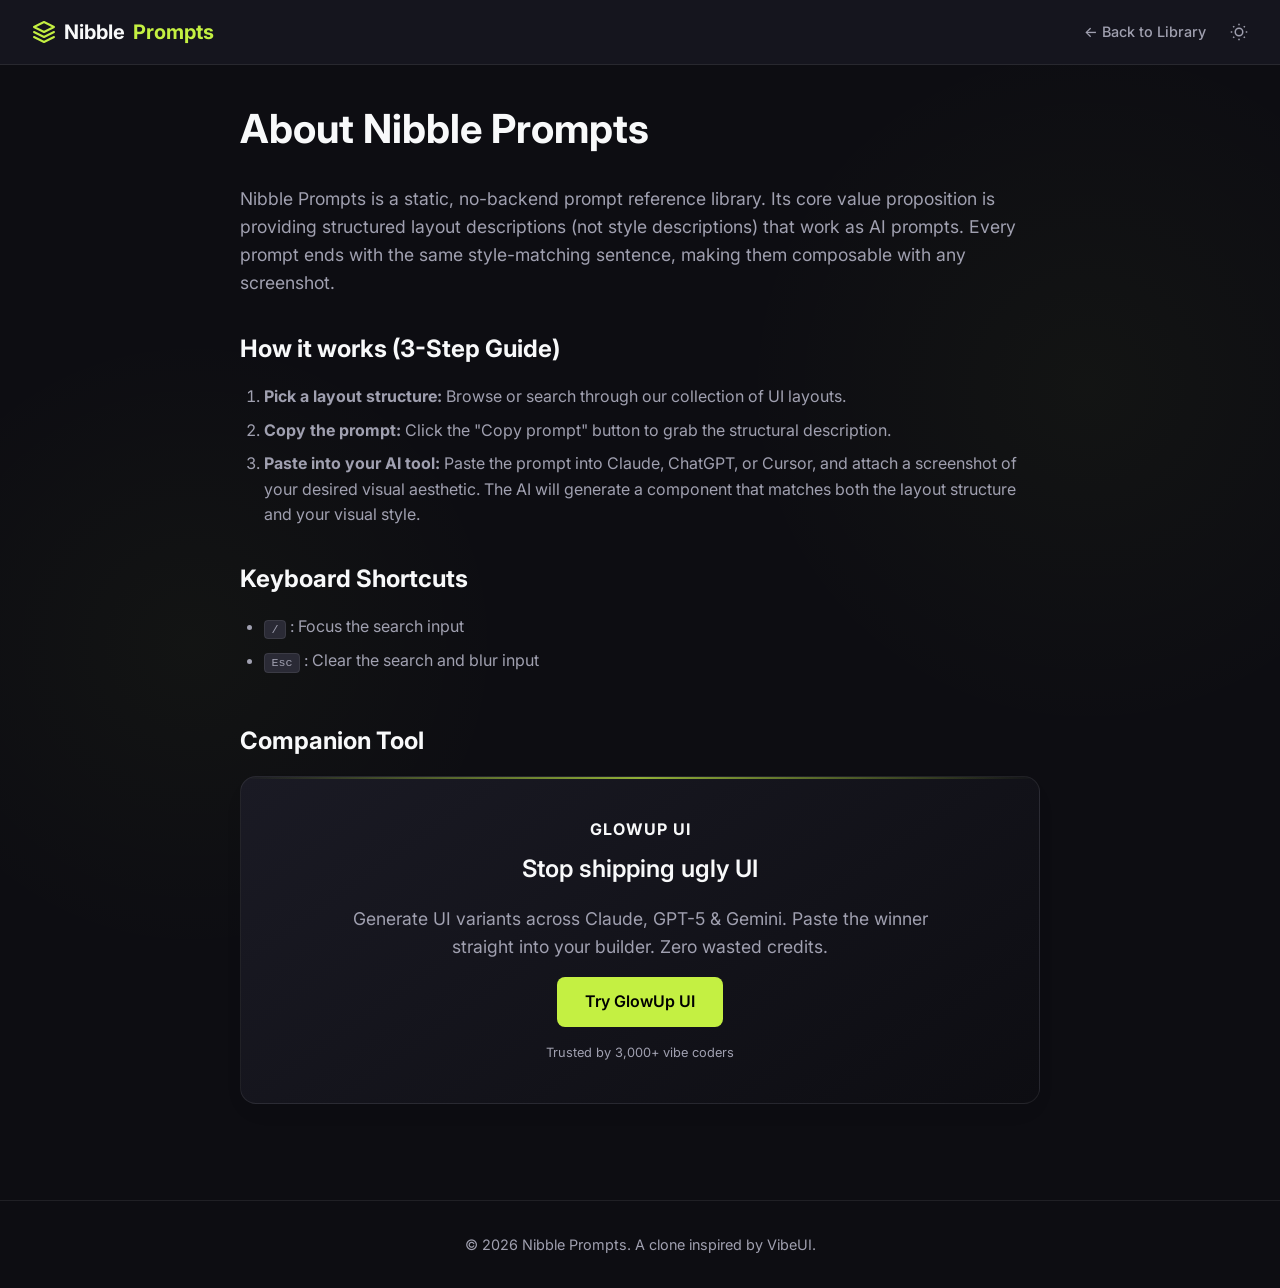
==== commit 3fb1bd0d: "Revert to top-nav layout, add theme toggle, match light theme accent to dark theme" ====
--- a/about.html
+++ b/about.html
@@ -6,93 +6,66 @@
     <title>About Nibble Prompts</title>
     <meta name="description" content="Learn how to use Nibble Prompts with any AI tool. 3-step guide + keyboard shortcuts.">
     <link rel="stylesheet" href="style.css">
+    <script>
+      // Apply theme immediately to prevent flash
+      const savedTheme = localStorage.getItem('theme') || 'dark';
+      document.documentElement.setAttribute('data-theme', savedTheme);
+    </script>
 </head>
 <body>
-    <div class="app-layout">
-        <!-- Sidebar -->
-        <aside class="sidebar" id="sidebar">
-            <div class="sidebar-header">
-                <a href="index.html" class="logo">
-                    <svg width="20" height="20" viewBox="0 0 24 24" fill="none" xmlns="http://www.w3.org/2000/svg">
-                        <path d="M12 2L2 7L12 12L22 7L12 2Z" stroke="var(--accent-color)" stroke-width="2" stroke-linecap="round" stroke-linejoin="round"/>
-                        <path d="M2 17L12 22L22 17" stroke="var(--accent-color)" stroke-width="2" stroke-linecap="round" stroke-linejoin="round"/>
-                        <path d="M2 12L12 17L22 12" stroke="var(--accent-color)" stroke-width="2" stroke-linecap="round" stroke-linejoin="round"/>
-                    </svg>
-                    <span class="logo-text">Prompt Library</span>
-                </a>
-                <button class="toggle-sidebar" id="toggle-sidebar" title="Toggle Sidebar">
-                    <svg width="16" height="16" viewBox="0 0 24 24" fill="none" stroke="currentColor" stroke-width="2"><path d="M15 18l-6-6 6-6"/></svg>
+    <header>
+        <div class="header-container">
+            <a href="index.html" class="logo">
+                <svg width="24" height="24" viewBox="0 0 24 24" fill="none" xmlns="http://www.w3.org/2000/svg">
+                    <path d="M12 2L2 7L12 12L22 7L12 2Z" stroke="var(--accent-color)" stroke-width="2" stroke-linecap="round" stroke-linejoin="round"/>
+                    <path d="M2 17L12 22L22 17" stroke="var(--accent-color)" stroke-width="2" stroke-linecap="round" stroke-linejoin="round"/>
+                    <path d="M2 12L12 17L22 12" stroke="var(--accent-color)" stroke-width="2" stroke-linecap="round" stroke-linejoin="round"/>
+                </svg>
+                Nibble <span>Prompts</span>
+            </a>
+            
+            <nav class="nav-links" style="margin-left: auto;">
+                <a href="index.html">← Back to Library</a>
+                <button class="theme-toggle" id="theme-toggle" title="Toggle Light/Dark Mode">
+                    <!-- Icon will be injected by JS -->
                 </button>
-            </div>
+            </nav>
+        </div>
+    </header>
 
-            <div class="category-list" style="margin-top: 1rem;">
-                <a href="index.html" class="cat-btn" style="text-decoration: none;">
-                    <span class="cat-name">← Back to Library</span>
-                </a>
-            </div>
+    <main>
+        <section class="about-content">
+            <h1>About Nibble Prompts</h1>
+            <p>Nibble Prompts is a static, no-backend prompt reference library. Its core value proposition is providing structured layout descriptions (not style descriptions) that work as AI prompts. Every prompt ends with the same style-matching sentence, making them composable with any screenshot.</p>
+            
+            <h2>How it works (3-Step Guide)</h2>
+            <ol>
+                <li><strong>Pick a layout structure:</strong> Browse or search through our collection of UI layouts.</li>
+                <li><strong>Copy the prompt:</strong> Click the "Copy prompt" button to grab the structural description.</li>
+                <li><strong>Paste into your AI tool:</strong> Paste the prompt into Claude, ChatGPT, or Cursor, and attach a screenshot of your desired visual aesthetic. The AI will generate a component that matches both the layout structure and your visual style.</li>
+            </ol>
 
-            <div class="sidebar-footer">
-                <a href="about.html" class="sidebar-link">About</a>
-                <button class="theme-toggle" id="theme-toggle" title="Toggle Theme">
-                    <svg width="18" height="18" viewBox="0 0 24 24" fill="none" stroke="currentColor" stroke-width="2"><path d="M21 12.79A9 9 0 1 1 11.21 3 7 7 0 0 0 21 12.79z"></path></svg>
-                </button>
-            </div>
-        </aside>
+            <h2>Keyboard Shortcuts</h2>
+            <ul>
+                <li><span class="kbd">/</span> : Focus the search input</li>
+                <li><span class="kbd">Esc</span> : Clear the search and blur input</li>
+            </ul>
 
-        <!-- Main Content -->
-        <main class="main-content">
-            <div class="about-container">
-                <h1>About Nibble Prompts</h1>
-                <p>Nibble Prompts is a static, no-backend prompt reference library. Its core value proposition is providing structured layout descriptions (not style descriptions) that work as AI prompts. Every prompt ends with the same style-matching sentence, making them composable with any screenshot.</p>
-                
-                <h2>How it works (3-Step Guide)</h2>
-                <ul>
-                    <li><strong>Pick a layout structure:</strong> Browse or search through our collection of UI layouts.</li>
-                    <li><strong>Copy the prompt:</strong> Click the "Copy prompt" button to grab the structural description.</li>
-                    <li><strong>Paste into your AI tool:</strong> Paste the prompt into Claude, ChatGPT, or Cursor, and attach a screenshot of your desired visual aesthetic. The AI will generate a component that matches both the layout structure and your visual style.</li>
-                </ul>
+            <h2 style="margin-top: 3rem;">Companion Tool</h2>
+            <section class="ad-banner" style="margin-bottom: 0;">
+                <div class="ad-logo">GLOWUP UI</div>
+                <div class="ad-tagline">Stop shipping ugly UI</div>
+                <p class="ad-desc">Generate UI variants across Claude, GPT-5 & Gemini. Paste the winner straight into your builder. Zero wasted credits.</p>
+                <a href="https://glowupui.io" target="_blank" class="btn-try-glowup">Try GlowUp UI</a>
+                <div class="trust-signal">Trusted by 3,000+ vibe coders</div>
+            </section>
+        </section>
+    </main>
 
-                <h2>Keyboard Shortcuts</h2>
-                <ul>
-                    <li><span class="kbd">/</span> : Focus the search input</li>
-                    <li><span class="kbd">Esc</span> : Clear the search and blur input</li>
-                </ul>
+    <footer>
+        <p>&copy; 2026 Nibble Prompts. A clone inspired by VibeUI.</p>
+    </footer>
 
-                <h2 style="margin-top: 3rem;">Companion Tool</h2>
-                <section class="ad-banner" style="margin-bottom: 0;">
-                    <div class="ad-content-wrapper">
-                        <div class="ad-logo">GLOWUP UI</div>
-                        <div class="ad-tagline">Stop shipping ugly UI</div>
-                        <p class="ad-desc">Generate UI variants across Claude, GPT-5 & Gemini. Paste the winner straight into your builder. Zero wasted credits.</p>
-                    </div>
-                    <div class="ad-action-wrapper">
-                        <a href="https://glowupui.io" target="_blank" class="btn-try-glowup">Try GlowUp UI</a>
-                        <div class="trust-signal">Trusted by 3,000+ vibe coders</div>
-                    </div>
-                </section>
-            </div>
-        </main>
-    </div>
-    
-    <script>
-      // Simple theme toggle logic for about page
-      const currentTheme = localStorage.getItem('theme') || 'light';
-      document.documentElement.setAttribute('data-theme', currentTheme);
-      
-      document.getElementById('theme-toggle').addEventListener('click', () => {
-        const current = document.documentElement.getAttribute('data-theme');
-        const next = current === 'dark' ? 'light' : 'dark';
-        document.documentElement.setAttribute('data-theme', next);
-        localStorage.setItem('theme', next);
-      });
-
-      document.getElementById('toggle-sidebar').addEventListener('click', () => {
-        if (window.innerWidth <= 768) {
-          document.getElementById('sidebar').classList.toggle('mobile-open');
-        } else {
-          document.getElementById('sidebar').classList.toggle('collapsed');
-        }
-      });
-    </script>
+    <script src="script.js"></script>
 </body>
 </html>
--- a/style.css
+++ b/style.css
@@ -1,49 +1,16 @@
 @import url('https://fonts.googleapis.com/css2?family=Inter:wght@300;400;500;600;700&display=swap');
 
 :root {
-  /* Light Theme (VibeUI Default) */
-  --bg-color: #fbfaf9;
-  --bg-secondary: #ffffff;
-  --bg-tertiary: #f4f4f5;
-  --text-primary: #18181b;
-  --text-secondary: #71717a;
-  --text-muted: #a1a1aa;
-  --accent-color: #18181b;
-  --accent-hover: #27272a;
-  --accent-light: #e4e4e7;
-  --border-color: #e4e4e7;
-  --btn-bg: #f4f4f5;
-  --btn-hover: #e4e4e7;
-  --glowup-bg: #fde6d5;
-  --glowup-hover: #fbdec5;
-  --glowup-text: #18181b;
-  
-  /* Wireframe Colors */
-  --wf-bg: #eaeaea;
-  --wf-element: #71717a;
-  --wf-accent: #86efac;
-  --wf-card: #ffffff;
-  --wf-border: #e4e4e7;
-  
-  --sidebar-width: 260px;
-}
-
-[data-theme="dark"] {
+  /* Dark Theme (Original & Default) */
   --bg-color: #0d0d12;
-  --bg-secondary: #16161f;
+  --bg-secondary: #1a1a24;
   --bg-tertiary: #2a2a35;
   --text-primary: #f8f9fa;
   --text-secondary: #a0a0b0;
-  --text-muted: #71717a;
   --accent-color: #c4f042;
   --accent-hover: #b0d83b;
-  --accent-light: #2a2a35;
   --border-color: rgba(255, 255, 255, 0.08);
-  --btn-bg: #2a2a35;
-  --btn-hover: #3f3f4e;
-  --glowup-bg: rgba(249, 115, 22, 0.15);
-  --glowup-hover: rgba(249, 115, 22, 0.25);
-  --glowup-text: #fb923c;
+  --glass-bg: rgba(26, 26, 36, 0.7);
   
   --wf-bg: #1a1a24;
   --wf-element: #52525b;
@@ -52,6 +19,25 @@
   --wf-border: rgba(255, 255, 255, 0.08);
 }
 
+[data-theme="light"] {
+  /* Light Theme with matched secondary/accent colors */
+  --bg-color: #fbfaf9;
+  --bg-secondary: #ffffff;
+  --bg-tertiary: #f4f4f5;
+  --text-primary: #18181b;
+  --text-secondary: #71717a;
+  --accent-color: #c4f042; /* Keeping the neon green */
+  --accent-hover: #b0d83b;
+  --border-color: #e4e4e7;
+  --glass-bg: rgba(255, 255, 255, 0.8);
+
+  --wf-bg: #eaeaea;
+  --wf-element: #a1a1aa;
+  --wf-accent: #c4f042;
+  --wf-card: #ffffff;
+  --wf-border: #e4e4e7;
+}
+
 * {
   box-sizing: border-box;
   margin: 0;
@@ -62,210 +48,66 @@
   font-family: 'Inter', sans-serif;
   background-color: var(--bg-color);
   color: var(--text-primary);
-  line-height: 1.5;
-  height: 100vh;
-  overflow: hidden;
+  line-height: 1.6;
+  overflow-x: hidden;
   transition: background-color 0.3s ease, color 0.3s ease;
-}
-
-.app-layout {
-  display: flex;
-  height: 100%;
-  width: 100%;
-}
-
-/* Sidebar */
-.sidebar {
-  width: var(--sidebar-width);
-  background: var(--bg-color);
-  border-right: 1px solid var(--border-color);
-  display: flex;
-  flex-direction: column;
-  flex-shrink: 0;
-  height: 100%;
-  transition: all 0.3s ease;
-}
-
-.sidebar.collapsed {
-  width: 60px;
-}
-
-.sidebar.collapsed .logo-text,
-.sidebar.collapsed .search-wrapper input,
-.sidebar.collapsed .shortcut-hint,
-.sidebar.collapsed .cat-name,
-.sidebar.collapsed .count-badge,
-.sidebar.collapsed .sidebar-link {
-  display: none;
-}
-
-.sidebar.collapsed .sidebar-header {
-  justify-content: center;
-}
-
-.sidebar.collapsed .toggle-sidebar {
-  transform: rotate(180deg);
-  margin-left: 0;
-}
-
-.sidebar.collapsed .search-wrapper {
-  padding: 0.5rem;
-  justify-content: center;
-}
-
-.sidebar.collapsed .search-icon {
-  position: static;
-  transform: none;
-}
-
-.sidebar-header {
-  padding: 1rem 1.25rem;
+  background-image: 
+    radial-gradient(circle at 15% 50%, rgba(196, 240, 66, 0.03), transparent 25%),
+    radial-gradient(circle at 85% 30%, rgba(196, 240, 66, 0.03), transparent 25%);
+}
+
+/* Header (Restored to Top Nav) */
+header {
+  position: sticky;
+  top: 0;
+  z-index: 100;
+  background: var(--glass-bg);
+  backdrop-filter: blur(12px);
+  -webkit-backdrop-filter: blur(12px);
+  border-bottom: 1px solid var(--border-color);
+  padding: 1rem 2rem;
+  transition: background-color 0.3s ease, border-color 0.3s ease;
+}
+
+.header-container {
+  max-width: 1400px;
+  margin: 0 auto;
   display: flex;
   justify-content: space-between;
   align-items: center;
-  border-bottom: 1px solid var(--border-color);
-  height: 60px;
+  flex-wrap: wrap;
+  gap: 1rem;
 }
 
 .logo {
+  font-size: 1.25rem;
+  font-weight: 700;
+  color: var(--text-primary);
+  text-decoration: none;
   display: flex;
   align-items: center;
   gap: 0.5rem;
+}
+
+.logo span {
+  color: var(--accent-color);
+}
+
+.nav-links {
+  display: flex;
+  align-items: center;
+  gap: 1.5rem;
+}
+
+.nav-links a {
+  color: var(--text-secondary);
   text-decoration: none;
-  font-weight: 700;
-  color: var(--text-primary);
-  font-size: 1rem;
-}
-
-.logo svg {
-  flex-shrink: 0;
-}
-
-.toggle-sidebar {
-  background: none;
-  border: 1px solid var(--border-color);
-  border-radius: 4px;
-  color: var(--text-secondary);
-  cursor: pointer;
-  display: flex;
-  align-items: center;
-  justify-content: center;
-  padding: 0.25rem;
-  transition: all 0.2s;
-}
-
-.toggle-sidebar:hover {
-  background: var(--bg-tertiary);
-  color: var(--text-primary);
-}
-
-.sidebar-search {
-  padding: 1rem 1.25rem;
-}
-
-.search-wrapper {
-  position: relative;
-  display: flex;
-  align-items: center;
-}
-
-.search-wrapper input {
-  width: 100%;
-  background: var(--bg-secondary);
-  border: 1px solid var(--border-color);
-  padding: 0.5rem 2rem;
-  border-radius: 6px;
-  font-size: 0.85rem;
-  color: var(--text-primary);
-  outline: none;
-  transition: border-color 0.2s;
-}
-
-.search-wrapper input:focus {
-  border-color: var(--text-secondary);
-}
-
-.search-icon {
-  position: absolute;
-  left: 0.6rem;
-  color: var(--text-muted);
-  pointer-events: none;
-}
-
-.shortcut-hint {
-  position: absolute;
-  right: 0.4rem;
-  font-size: 0.7rem;
-  background: var(--bg-tertiary);
-  border: 1px solid var(--border-color);
-  padding: 0.1rem 0.3rem;
-  border-radius: 4px;
-  color: var(--text-muted);
-}
-
-.category-list {
-  flex-grow: 1;
-  overflow-y: auto;
-  padding: 0 0.75rem;
-  display: flex;
-  flex-direction: column;
-  gap: 0.15rem;
-  scrollbar-width: thin;
-}
-
-.cat-btn {
-  display: flex;
-  justify-content: space-between;
-  align-items: center;
-  width: 100%;
-  padding: 0.5rem 0.75rem;
-  background: transparent;
-  border: none;
-  border-radius: 6px;
-  color: var(--text-secondary);
-  font-size: 0.85rem;
-  cursor: pointer;
-  text-align: left;
-  transition: all 0.2s;
-  font-family: inherit;
-}
-
-.cat-btn:hover {
-  background: var(--bg-tertiary);
-  color: var(--text-primary);
-}
-
-.cat-btn.active {
-  background: var(--accent-color);
-  color: var(--bg-color);
   font-weight: 500;
-}
-
-[data-theme="dark"] .cat-btn.active {
-  color: #000;
-}
-
-.count-badge {
-  font-size: 0.75rem;
-  opacity: 0.8;
-}
-
-.sidebar-footer {
-  padding: 1rem 1.25rem;
-  border-top: 1px solid var(--border-color);
-  display: flex;
-  justify-content: space-between;
-  align-items: center;
-}
-
-.sidebar-link {
-  color: var(--text-secondary);
-  text-decoration: none;
-  font-size: 0.85rem;
-  font-weight: 500;
-}
-
-.sidebar-link:hover {
+  font-size: 0.9rem;
+  transition: color 0.2s ease;
+}
+
+.nav-links a:hover {
   color: var(--text-primary);
 }
 
@@ -277,152 +119,265 @@
   display: flex;
   align-items: center;
   justify-content: center;
-  padding: 0.25rem;
-  border-radius: 4px;
+  transition: color 0.2s ease;
 }
 
 .theme-toggle:hover {
   color: var(--text-primary);
+}
+
+/* Category Tabs */
+.category-tabs {
+  display: flex;
+  gap: 0.5rem;
+  overflow-x: auto;
+  padding-bottom: 0.5rem;
+  scrollbar-width: none;
+  width: 100%;
+}
+
+.category-tabs::-webkit-scrollbar {
+  display: none;
+}
+
+.tab-btn {
+  background: var(--bg-secondary);
+  color: var(--text-secondary);
+  border: 1px solid var(--border-color);
+  padding: 0.4rem 1rem;
+  border-radius: 9999px;
+  font-family: inherit;
+  font-size: 0.85rem;
+  font-weight: 500;
+  cursor: pointer;
+  white-space: nowrap;
+  transition: all 0.3s ease;
+}
+
+.tab-btn:hover {
   background: var(--bg-tertiary);
-}
-
-/* Main Content */
-.main-content {
-  flex-grow: 1;
-  overflow-y: auto;
-  padding: 2.5rem 3rem;
-  background: var(--bg-color);
-}
-
-.main-header {
-  margin-bottom: 2rem;
-}
-
-.main-header h1 {
-  font-size: 1.5rem;
-  font-weight: 600;
-  margin-bottom: 0.25rem;
-}
-
-.main-header p {
-  color: var(--text-secondary);
-  font-size: 0.9rem;
+  color: var(--text-primary);
+  transform: translateY(-1px);
+}
+
+.tab-btn.active {
+  background: var(--accent-color);
+  color: #000;
+  border-color: var(--accent-color);
+}
+
+.count-badge {
+  opacity: 0.7;
+  font-size: 0.75rem;
+  margin-left: 0.25rem;
+}
+
+/* Main Layout */
+main {
+  max-width: 1200px;
+  margin: 0 auto;
+  padding: 2rem;
+}
+
+/* Hero Section */
+.hero {
+  text-align: center;
+  padding: 3rem 0 4rem;
+}
+
+.hero h1 {
+  font-size: 3.5rem;
+  font-weight: 700;
+  margin-bottom: 1rem;
+  color: var(--text-primary);
+  line-height: 1.1;
+  letter-spacing: -0.02em;
+}
+
+.hero p {
+  color: var(--text-secondary);
+  font-size: 1.1rem;
+  max-width: 600px;
+  margin: 0 auto 2rem;
+}
+
+/* Search Bar */
+.search-container {
+  position: relative;
+  max-width: 500px;
+  margin: 0 auto 3rem;
+}
+
+.search-input {
+  width: 100%;
+  background: var(--bg-secondary);
+  border: 1px solid var(--border-color);
+  color: var(--text-primary);
+  padding: 1rem 1rem 1rem 3rem;
+  border-radius: 0.75rem;
+  font-family: inherit;
+  font-size: 1rem;
+  outline: none;
+  transition: all 0.3s ease;
+  box-shadow: 0 4px 6px -1px rgba(0, 0, 0, 0.05);
+}
+
+.search-input:focus {
+  border-color: var(--accent-color);
+  box-shadow: 0 0 0 2px rgba(196, 240, 66, 0.2);
+}
+
+.search-icon {
+  position: absolute;
+  left: 1rem;
+  top: 50%;
+  transform: translateY(-50%);
+  color: var(--text-secondary);
+  pointer-events: none;
+}
+
+.shortcut-hint {
+  position: absolute;
+  right: 1rem;
+  top: 50%;
+  transform: translateY(-50%);
+  background: var(--bg-tertiary);
+  color: var(--text-secondary);
+  font-size: 0.75rem;
+  padding: 0.2rem 0.5rem;
+  border-radius: 0.25rem;
+  border: 1px solid var(--border-color);
+  pointer-events: none;
 }
 
 /* Ad Banner */
 .ad-banner {
-  background: var(--bg-secondary);
-  border: 1px solid var(--border-color);
-  border-radius: 8px;
-  padding: 1.5rem 2rem;
-  margin-bottom: 3rem;
-  display: flex;
-  justify-content: space-between;
-  align-items: center;
-  box-shadow: 0 1px 3px rgba(0,0,0,0.02);
-}
-
-.ad-content-wrapper {
+  background: linear-gradient(145deg, var(--bg-secondary) 0%, var(--bg-color) 100%);
+  border: 1px solid var(--border-color);
+  border-radius: 1rem;
+  padding: 2.5rem;
+  margin-bottom: 4rem;
+  text-align: center;
+  position: relative;
+  overflow: hidden;
+  box-shadow: 0 10px 30px rgba(0,0,0,0.02);
+}
+
+.ad-banner::before {
+  content: '';
+  position: absolute;
+  top: 0;
+  left: 0;
+  right: 0;
+  height: 2px;
+  background: linear-gradient(90deg, transparent, var(--accent-color), transparent);
+  opacity: 0.7;
+}
+
+.ad-logo {
+  font-size: 1rem;
+  font-weight: 700;
+  margin-bottom: 0.5rem;
+  letter-spacing: 1px;
+}
+
+.ad-tagline {
+  font-size: 1.5rem;
+  color: var(--text-primary);
+  margin-bottom: 1rem;
+  font-weight: 600;
+}
+
+.ad-desc {
+  color: var(--text-secondary);
+  margin-bottom: 1.5rem;
   max-width: 600px;
-}
-
-.ad-logo {
-  font-size: 0.75rem;
-  font-weight: 700;
-  letter-spacing: 1px;
-  margin-bottom: 0.25rem;
-  color: var(--text-muted);
-}
-
-.ad-tagline {
-  font-size: 1.25rem;
-  font-weight: 600;
-  margin-bottom: 0.5rem;
-}
-
-.ad-desc {
-  font-size: 0.9rem;
-  color: var(--text-secondary);
-}
-
-.ad-action-wrapper {
-  text-align: center;
-  flex-shrink: 0;
+  margin-inline: auto;
 }
 
 .btn-try-glowup {
   display: inline-block;
   background: var(--accent-color);
-  color: var(--bg-color);
+  color: #000;
   text-decoration: none;
-  padding: 0.6rem 1.25rem;
-  border-radius: 6px;
-  font-weight: 500;
-  font-size: 0.9rem;
-  transition: all 0.2s;
-  margin-bottom: 0.5rem;
-}
-
-[data-theme="dark"] .btn-try-glowup {
-  color: #000;
+  padding: 0.75rem 1.75rem;
+  border-radius: 0.5rem;
+  font-weight: 600;
+  transition: all 0.3s ease;
 }
 
 .btn-try-glowup:hover {
   background: var(--accent-hover);
+  transform: translateY(-2px);
+  box-shadow: 0 4px 12px rgba(196, 240, 66, 0.3);
 }
 
 .trust-signal {
-  font-size: 0.75rem;
-  color: var(--text-muted);
-}
-
-/* Prompt Grid */
+  margin-top: 1rem;
+  font-size: 0.8rem;
+  color: var(--text-secondary);
+}
+
+/* Prompts Grid */
 .category-section {
-  margin-bottom: 3.5rem;
+  margin-bottom: 4rem;
 }
 
 .category-title {
-  font-size: 1.25rem;
+  font-size: 1.5rem;
   font-weight: 600;
   margin-bottom: 1.5rem;
   padding-bottom: 0.5rem;
   border-bottom: 1px solid var(--border-color);
+  display: flex;
+  align-items: center;
+  gap: 0.75rem;
+}
+
+.category-count {
+  font-size: 0.9rem;
+  background: var(--bg-tertiary);
+  color: var(--text-secondary);
+  padding: 0.2rem 0.6rem;
+  border-radius: 9999px;
+  font-weight: 500;
 }
 
 .prompts-grid {
   display: grid;
-  grid-template-columns: repeat(auto-fill, minmax(300px, 1fr));
+  grid-template-columns: repeat(auto-fill, minmax(320px, 1fr));
   gap: 1.5rem;
 }
 
 /* Prompt Card */
 .prompt-card {
-  background: var(--bg-color);
-  border: 1px solid var(--border-color);
-  border-radius: 8px;
-  padding: 1.25rem;
+  background: var(--bg-secondary);
+  border: 1px solid var(--border-color);
+  border-radius: 0.75rem;
+  padding: 1.5rem;
+  transition: all 0.3s cubic-bezier(0.25, 0.8, 0.25, 1);
   display: flex;
   flex-direction: column;
-  transition: transform 0.2s, box-shadow 0.2s;
 }
 
 .prompt-card:hover {
-  box-shadow: 0 4px 12px rgba(0,0,0,0.05);
+  transform: translateY(-4px);
+  border-color: rgba(196, 240, 66, 0.4);
+  box-shadow: 0 10px 30px rgba(0,0,0,0.08);
 }
 
 /* Wireframe Previews */
 .wf-container {
   width: 100%;
   aspect-ratio: 1.6;
-  background: var(--bg-secondary);
+  background: var(--bg-color);
   border: 1px solid var(--wf-border);
-  border-radius: 6px;
+  border-radius: 0.5rem;
   margin-bottom: 1.25rem;
   padding: 1rem;
   display: flex;
   align-items: center;
   justify-content: center;
-  position: relative;
   overflow: hidden;
 }
 
@@ -450,15 +405,15 @@
 }
 
 .prompt-name {
-  font-size: 1rem;
+  font-size: 1.1rem;
   font-weight: 600;
-  margin-bottom: 0.4rem;
+  margin-bottom: 0.5rem;
   color: var(--text-primary);
 }
 
 .prompt-desc {
-  font-size: 0.85rem;
-  color: var(--text-secondary);
+  color: var(--text-secondary);
+  font-size: 0.9rem;
   margin-bottom: 1.5rem;
   flex-grow: 1;
 }
@@ -470,9 +425,8 @@
 }
 
 .btn {
-  width: 100%;
-  padding: 0.6rem;
-  border-radius: 6px;
+  padding: 0.6rem 1rem;
+  border-radius: 0.375rem;
   font-size: 0.85rem;
   font-weight: 500;
   cursor: pointer;
@@ -484,96 +438,98 @@
   display: flex;
   align-items: center;
   justify-content: center;
-  gap: 0.4rem;
+  gap: 0.5rem;
 }
 
 .btn-copy {
-  background: var(--bg-secondary);
+  background: var(--bg-tertiary);
   color: var(--text-primary);
 }
 
 .btn-copy:hover {
-  background: var(--btn-hover);
+  background: var(--border-color);
 }
 
 .btn-copy.copied {
+  background: #10b981;
   border-color: #10b981;
-  color: #10b981;
+  color: #fff;
 }
 
 .btn-glowup {
-  background: var(--glowup-bg);
-  color: var(--glowup-text);
-  border-color: transparent;
+  background: rgba(196, 240, 66, 0.1);
+  color: var(--text-primary);
+  border-color: rgba(196, 240, 66, 0.3);
 }
 
 .btn-glowup:hover {
-  background: var(--glowup-hover);
-}
-
-/* About Page Specific */
-.about-container {
-  max-width: 700px;
-  padding: 2rem 0;
-}
-
-.about-container h1 {
-  font-size: 2rem;
+  background: rgba(196, 240, 66, 0.2);
+}
+
+/* About Page */
+.about-content {
+  max-width: 800px;
+  margin: 0 auto;
+}
+
+.about-content h1 {
+  font-size: 2.5rem;
   margin-bottom: 1.5rem;
 }
 
-.about-container h2 {
-  font-size: 1.25rem;
+.about-content h2 {
+  font-size: 1.5rem;
   margin: 2rem 0 1rem;
-  font-weight: 600;
-}
-
-.about-container p, .about-container li {
-  color: var(--text-secondary);
-  margin-bottom: 0.75rem;
+  color: var(--text-primary);
+}
+
+.about-content p {
+  color: var(--text-secondary);
+  margin-bottom: 1rem;
+  font-size: 1.1rem;
+}
+
+.about-content ul, .about-content ol {
+  color: var(--text-secondary);
+  margin-bottom: 1.5rem;
+  padding-left: 1.5rem;
+}
+
+.about-content li {
+  margin-bottom: 0.5rem;
 }
 
 .kbd {
   background: var(--bg-tertiary);
   border: 1px solid var(--border-color);
   padding: 0.1rem 0.4rem;
-  border-radius: 4px;
+  border-radius: 0.25rem;
   font-family: monospace;
-  font-size: 0.85em;
-  color: var(--text-primary);
+  font-size: 0.9em;
+}
+
+/* Footer */
+footer {
+  border-top: 1px solid var(--border-color);
+  padding: 2rem;
+  text-align: center;
+  color: var(--text-secondary);
+  font-size: 0.9rem;
+  margin-top: 4rem;
 }
 
 /* Responsive */
-@media (max-width: 900px) {
-  .ad-banner {
+@media (max-width: 768px) {
+  .hero h1 {
+    font-size: 2.5rem;
+  }
+  .header-container {
     flex-direction: column;
-    text-align: center;
-    gap: 1.5rem;
+    align-items: flex-start;
   }
-}
-
-@media (max-width: 768px) {
-  .app-layout {
-    flex-direction: column;
+  .nav-links {
+    position: absolute;
+    top: 1rem;
+    right: 2rem;
   }
-  
-  .sidebar {
-    width: 100%;
-    height: auto;
-    border-right: none;
-    border-bottom: 1px solid var(--border-color);
-  }
-  
-  .sidebar-search, .category-list {
-    display: none;
-  }
-  
-  .sidebar.mobile-open .sidebar-search,
-  .sidebar.mobile-open .category-list {
-    display: flex;
-  }
-
-  .main-content {
-    padding: 1.5rem;
-  }
-}
+}
